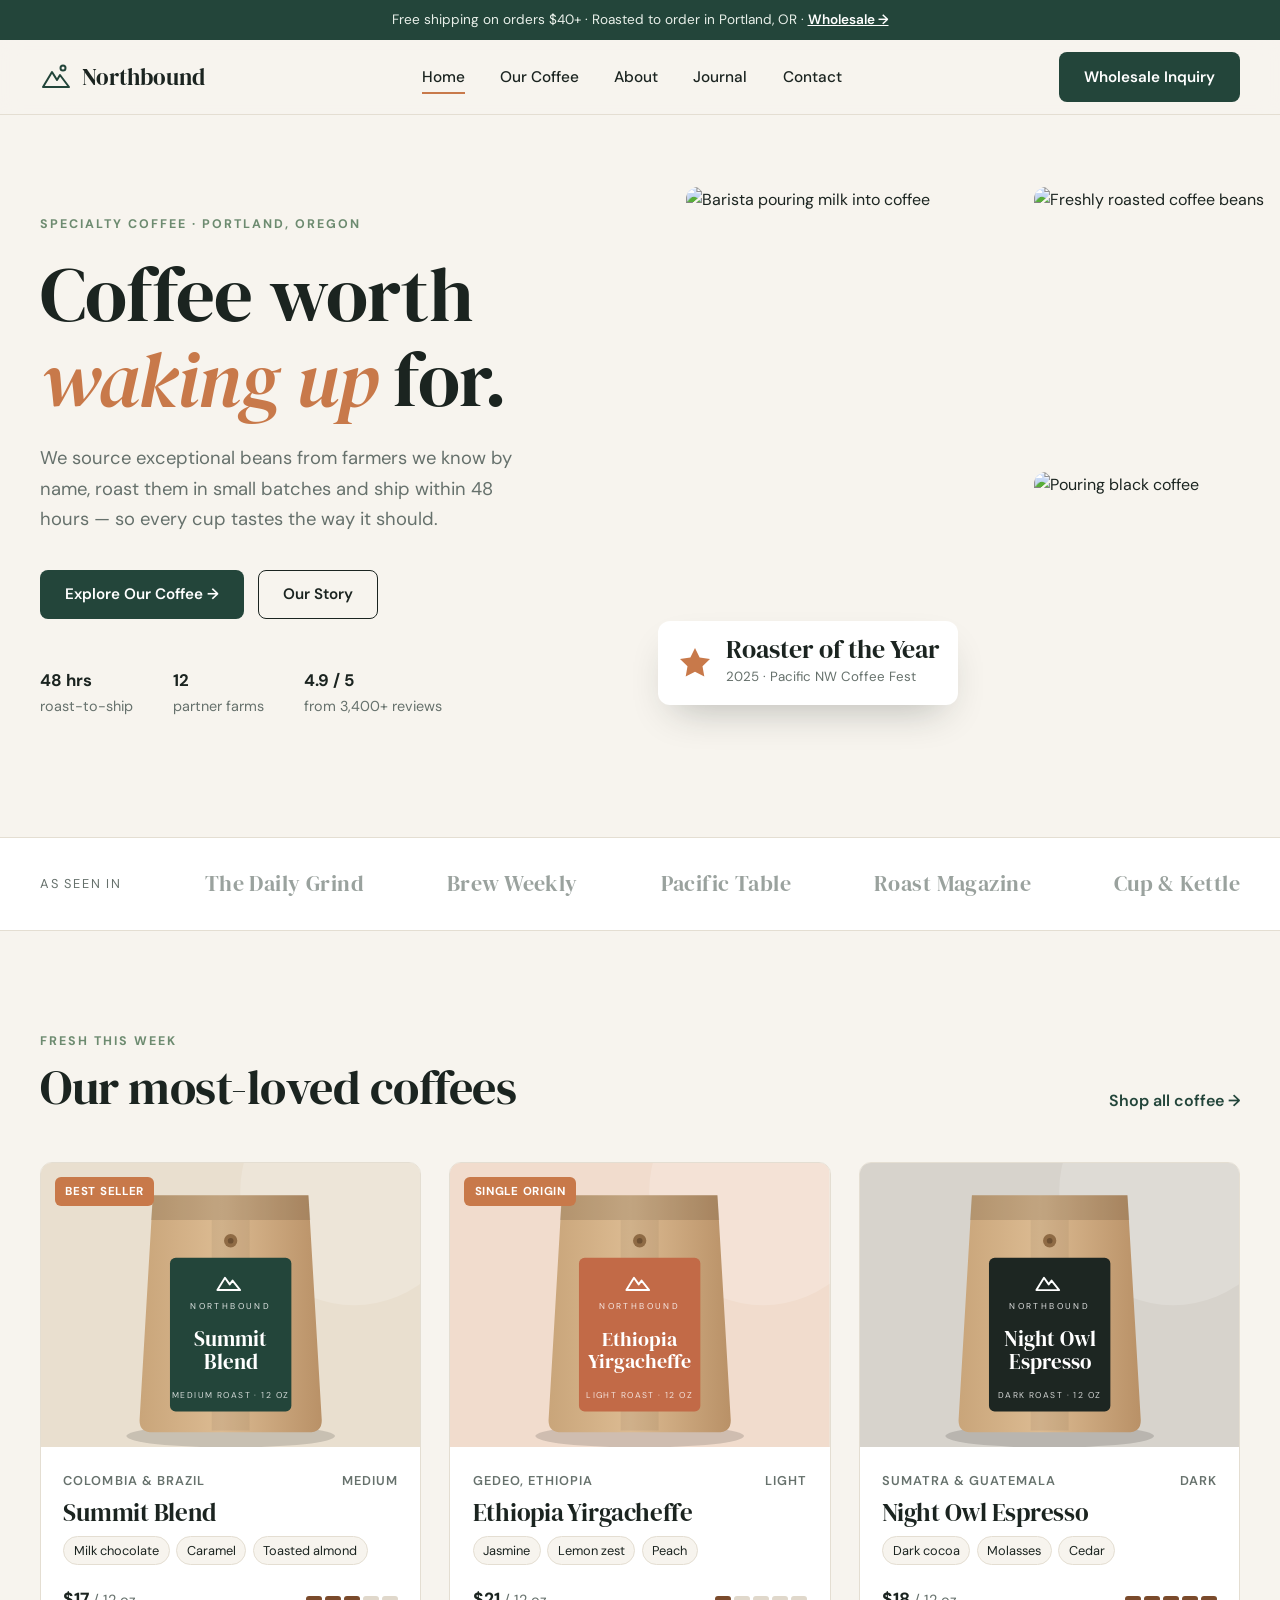
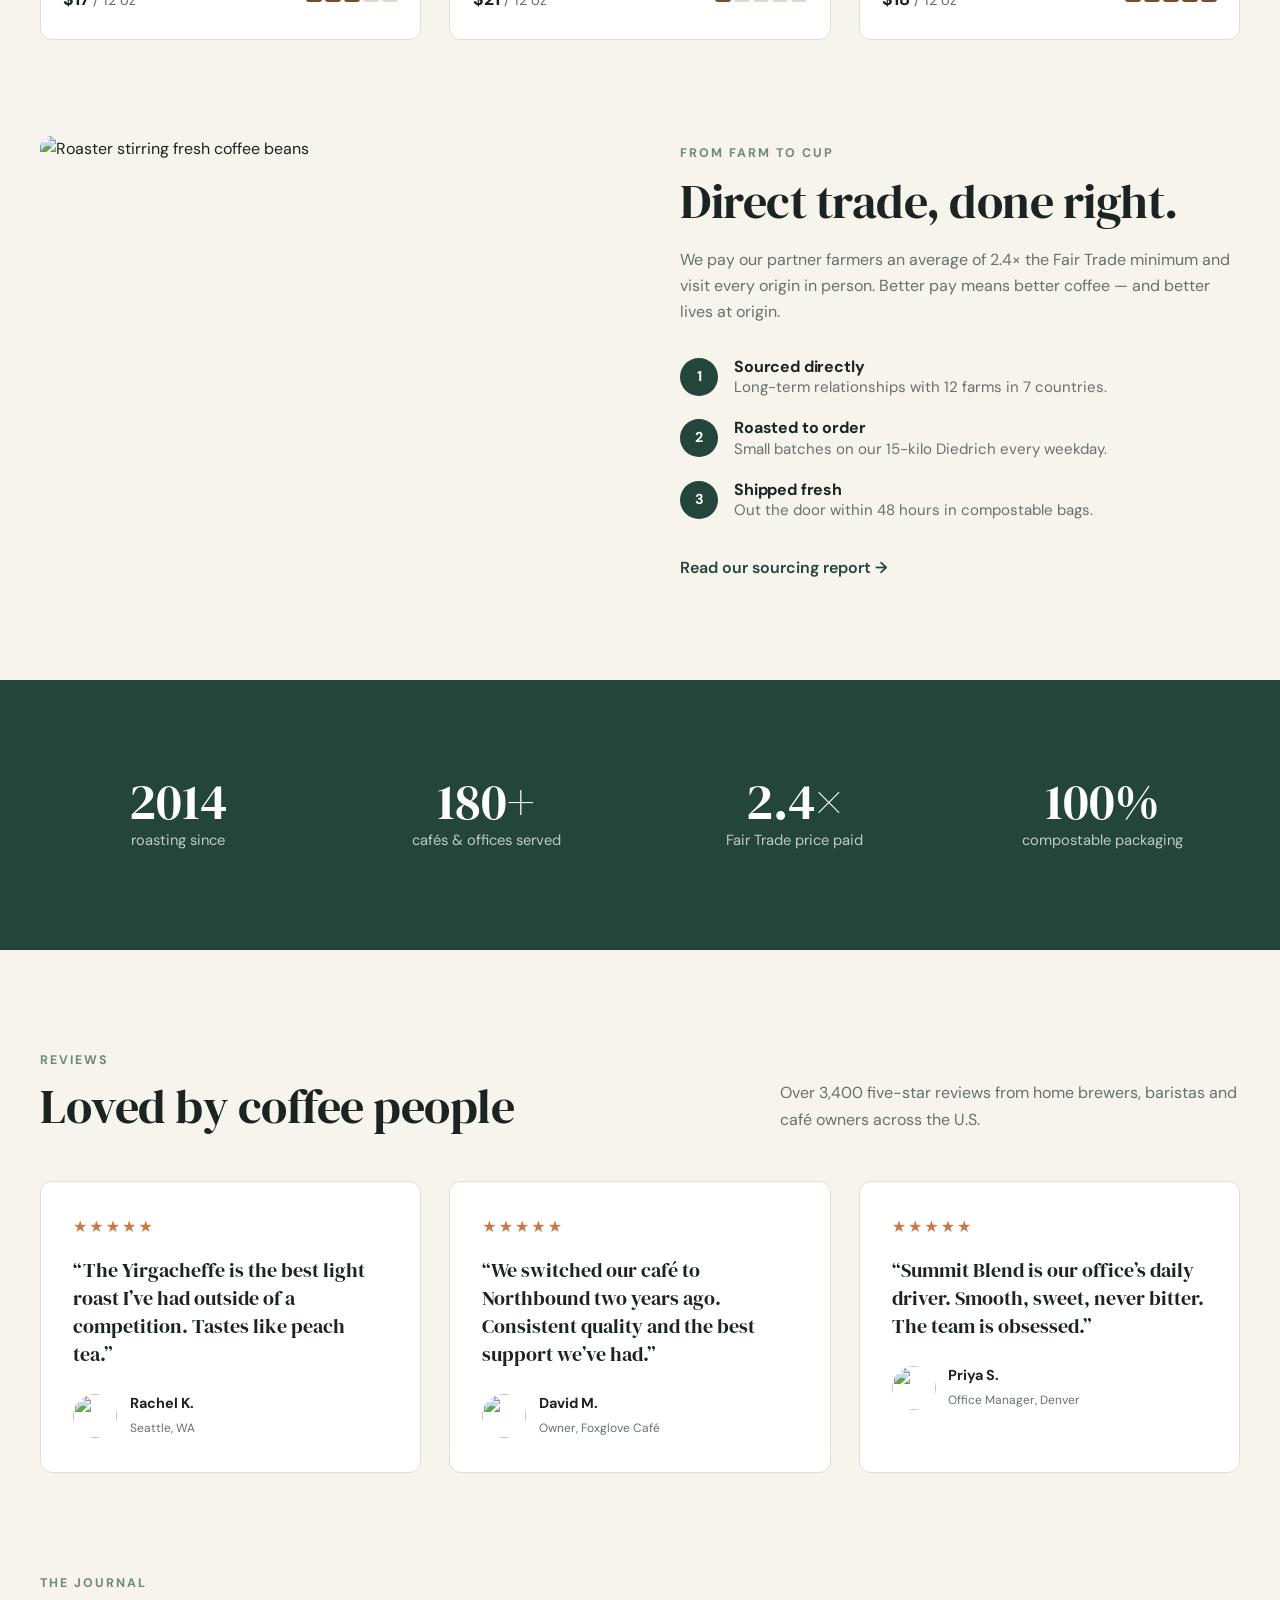
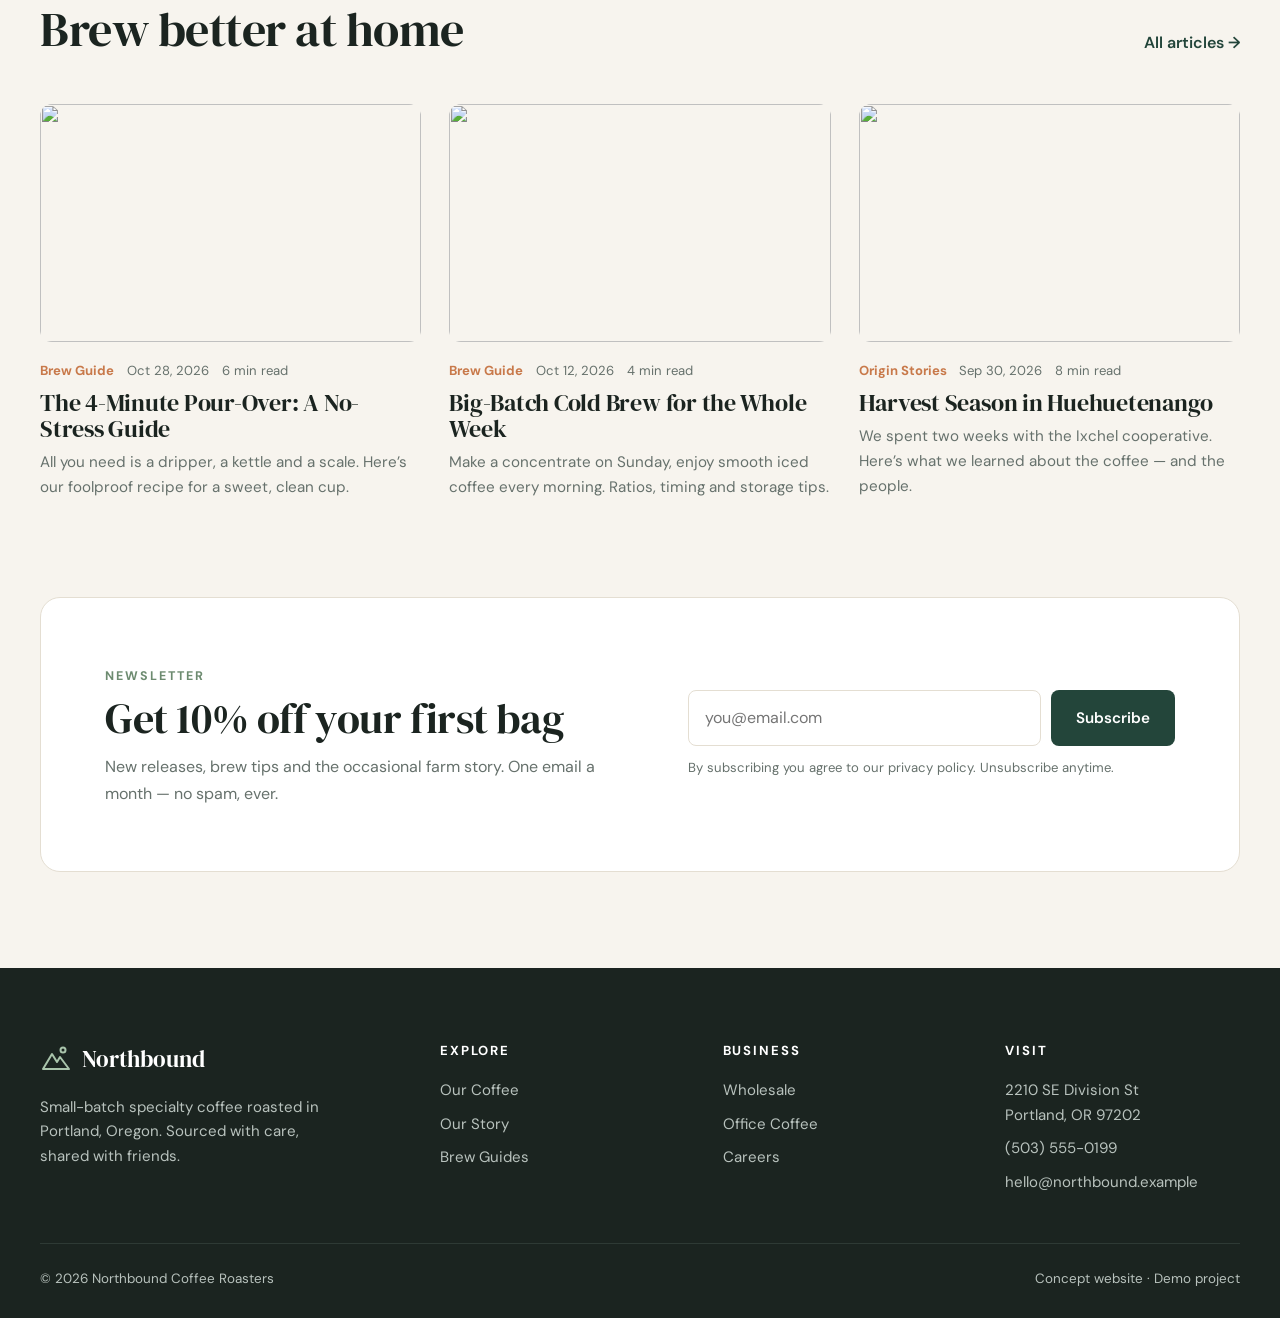
==== index.html @ 09e82e49 "Initial commit: Northbound Coffee Roasters — multi-page roastery website (Standard package, concept)" ====
<!doctype html>
<html lang="en">
<head>
<meta charset="utf-8">
<meta name="viewport" content="width=device-width, initial-scale=1">
<title>Northbound Coffee Roasters — Small-Batch Coffee from Portland, OR</title>
<meta name="description" content="Specialty coffee roasted to order in Portland, Oregon. Single origins, house blends, brew guides and wholesale for cafés and offices.">
<link rel="preconnect" href="https://fonts.googleapis.com"><link rel="preconnect" href="https://fonts.gstatic.com" crossorigin>
<link href="https://fonts.googleapis.com/css2?family=DM+Sans:opsz,wght@9..40,400;9..40,500;9..40,600;9..40,700&family=DM+Serif+Display:ital@0;1&display=swap" rel="stylesheet">
<link rel="icon" href="data:image/svg+xml,<svg xmlns='http://www.w3.org/2000/svg' viewBox='0 0 32 32'><rect width='32' height='32' rx='8' fill='%2323453a'/><path d='M5 25 13 12l4 6 3-4 7 11z' fill='%23f7f4ee'/></svg>">
<link rel="stylesheet" href="assets/styles.css">
</head>
<body data-page="home">
<div id="header"></div>

<main>
<section class="hero">
  <div class="container hero-grid">
    <div>
      <span class="eyebrow">Specialty Coffee · Portland, Oregon</span>
      <h1>Coffee worth <i>waking up</i> for.</h1>
      <p class="lead">We source exceptional beans from farmers we know by name, roast them in small batches and ship within 48 hours — so every cup tastes the way it should.</p>
      <div class="hero-actions">
        <a href="coffee.html" class="btn btn-primary">Explore Our Coffee →</a>
        <a href="about.html" class="btn btn-outline">Our Story</a>
      </div>
      <div class="trust">
        <div><b>48 hrs</b>roast-to-ship</div>
        <div><b>12</b>partner farms</div>
        <div><b>4.9 / 5</b>from 3,400+ reviews</div>
      </div>
    </div>
    <div class="hero-visual">
      <img class="tall" src="https://images.unsplash.com/photo-1514066558159-fc8c737ef259?auto=format&fit=crop&w=800&q=80" alt="Barista pouring milk into coffee">
      <img class="sq" src="https://images.unsplash.com/photo-1773118360501-00f979fd9322?auto=format&fit=crop&w=600&q=80" alt="Freshly roasted coffee beans">
      <img class="sq" src="https://images.unsplash.com/photo-1522012188892-24beb302783d?auto=format&fit=crop&w=600&q=80" alt="Pouring black coffee">
      <div class="hero-chip">
        <svg width="36" height="36" viewBox="0 0 24 24" fill="#c8794a"><path d="m12 2 3.1 6.3 6.9 1-5 4.9 1.2 6.8L12 17.8 5.8 21l1.2-6.8-5-4.9 6.9-1z"/></svg>
        <div><strong>Roaster of the Year</strong><small>2025 · Pacific NW Coffee Fest</small></div>
      </div>
    </div>
  </div>
</section>

<div class="press">
  <div class="container">
    <small>As seen in</small>
    <span>The Daily Grind</span><span>Brew Weekly</span><span>Pacific Table</span><span>Roast Magazine</span><span>Cup &amp; Kettle</span>
  </div>
</div>

<section>
  <div class="container">
    <div class="section-head reveal">
      <div><span class="eyebrow">Fresh This Week</span><h2>Our most-loved coffees</h2></div>
      <a href="coffee.html" class="link-arrow">Shop all coffee →</a>
    </div>
    <div class="grid-3" id="featured"></div>
  </div>
</section>

<section style="padding-top:0">
  <div class="container split">
    <img class="reveal" src="https://images.unsplash.com/photo-1607681034540-2c46cc71896d?auto=format&fit=crop&w=1000&q=80" alt="Roaster stirring fresh coffee beans" loading="lazy">
    <div class="reveal">
      <span class="eyebrow">From Farm to Cup</span>
      <h2>Direct trade, done right.</h2>
      <p>We pay our partner farmers an average of 2.4× the Fair Trade minimum and visit every origin in person. Better pay means better coffee — and better lives at origin.</p>
      <div class="steps">
        <div class="step"><b>1</b><div><h4>Sourced directly</h4><p>Long-term relationships with 12 farms in 7 countries.</p></div></div>
        <div class="step"><b>2</b><div><h4>Roasted to order</h4><p>Small batches on our 15-kilo Diedrich every weekday.</p></div></div>
        <div class="step"><b>3</b><div><h4>Shipped fresh</h4><p>Out the door within 48 hours in compostable bags.</p></div></div>
      </div>
      <a href="about.html" class="link-arrow">Read our sourcing report →</a>
    </div>
  </div>
</section>

<section class="band">
  <div class="container stats">
    <div class="reveal"><strong>2014</strong><span>roasting since</span></div>
    <div class="reveal"><strong>180+</strong><span>cafés &amp; offices served</span></div>
    <div class="reveal"><strong>2.4×</strong><span>Fair Trade price paid</span></div>
    <div class="reveal"><strong>100%</strong><span>compostable packaging</span></div>
  </div>
</section>

<section>
  <div class="container">
    <div class="section-head reveal">
      <div><span class="eyebrow">Reviews</span><h2>Loved by coffee people</h2></div>
      <p>Over 3,400 five-star reviews from home brewers, baristas and café owners across the U.S.</p>
    </div>
    <div class="quotes">
      <div class="quote reveal"><div class="stars">★★★★★</div><p>“The Yirgacheffe is the best light roast I’ve had outside of a competition. Tastes like peach tea.”</p><div class="who"><img src="https://images.unsplash.com/photo-1599549192669-6baac5d32432?auto=format&fit=crop&w=120&q=80" alt=""><div><b>Rachel K.</b><small>Seattle, WA</small></div></div></div>
      <div class="quote reveal"><div class="stars">★★★★★</div><p>“We switched our café to Northbound two years ago. Consistent quality and the best support we’ve had.”</p><div class="who"><img src="https://images.unsplash.com/photo-1580644043501-627f569f7e25?auto=format&fit=crop&w=120&q=80" alt=""><div><b>David M.</b><small>Owner, Foxglove Café</small></div></div></div>
      <div class="quote reveal"><div class="stars">★★★★★</div><p>“Summit Blend is our office’s daily driver. Smooth, sweet, never bitter. The team is obsessed.”</p><div class="who"><img src="https://images.unsplash.com/photo-1507914464562-6ff4ac29692f?auto=format&fit=crop&w=120&q=80" alt=""><div><b>Priya S.</b><small>Office Manager, Denver</small></div></div></div>
    </div>
  </div>
</section>

<section style="padding-top:0">
  <div class="container">
    <div class="section-head reveal">
      <div><span class="eyebrow">The Journal</span><h2>Brew better at home</h2></div>
      <a href="journal.html" class="link-arrow">All articles →</a>
    </div>
    <div class="grid-3" id="posts"></div>
  </div>
</section>

<section style="padding-top:0">
  <div class="container">
    <div class="newsletter reveal">
      <div><span class="eyebrow">Newsletter</span><h2>Get 10% off your first bag</h2><p>New releases, brew tips and the occasional farm story. One email a month — no spam, ever.</p></div>
      <form data-newsletter novalidate>
        <div class="inline-form"><input type="email" required placeholder="you@email.com" aria-label="Email address"><button class="btn btn-primary">Subscribe</button></div>
        <p class="form-note">By subscribing you agree to our privacy policy. Unsubscribe anytime.</p>
      </form>
    </div>
  </div>
</section>
</main>

<div id="footer"></div>
<script src="assets/data.js"></script>
<script src="assets/main.js"></script>
<script>
document.getElementById('featured').innerHTML = COFFEES.slice(0, 3).map(coffeeCard).join('');
document.getElementById('posts').innerHTML = POSTS.slice(0, 3).map(postCard).join('');
observeReveals();
</script>
</body>
</html>
---- assets/styles.css ----
:root{
  --paper:#f7f4ee; --white:#fff; --ink:#1b2420; --forest:#23453a; --forest-dark:#173129; --moss:#6d8b70; --clay:#c8794a;
  --muted:#66716c; --line:#e4ded2; --radius:12px;
  --serif:'DM Serif Display',Georgia,serif; --sans:'DM Sans',system-ui,-apple-system,Segoe UI,Roboto,sans-serif;
}
*{box-sizing:border-box;margin:0;padding:0}
html{scroll-behavior:smooth}
body{font-family:var(--sans);color:var(--ink);background:var(--paper);line-height:1.65;-webkit-font-smoothing:antialiased}
img{max-width:100%;display:block}
a{color:inherit}
.container{width:min(1200px,100% - 40px);margin-inline:auto}
h1,h2,h3,h4{font-family:var(--serif);font-weight:400;line-height:1.1;letter-spacing:-.01em}
.eyebrow{display:inline-block;font-size:.78rem;letter-spacing:.16em;text-transform:uppercase;font-weight:700;color:var(--moss)}
.btn{display:inline-flex;align-items:center;justify-content:center;gap:.5rem;padding:.85rem 1.5rem;border-radius:8px;font:600 .95rem var(--sans);text-decoration:none;border:1.5px solid transparent;cursor:pointer;transition:.2s}
.btn-primary{background:var(--forest);color:#fff}.btn-primary:hover{background:var(--forest-dark)}
.btn-outline{border-color:var(--ink);color:var(--ink);background:transparent}.btn-outline:hover{background:var(--ink);color:#fff}
.btn-light{background:#fff;color:var(--forest)}.btn-light:hover{background:var(--paper)}
.link-arrow{font-weight:600;text-decoration:none;color:var(--forest);display:inline-flex;gap:.4rem;align-items:center}
.link-arrow:hover{gap:.7rem}
section{padding:96px 0}
.section-head{display:flex;justify-content:space-between;align-items:end;gap:2rem;margin-bottom:3rem;flex-wrap:wrap}
.section-head h2{font-size:clamp(2rem,4vw,3rem);margin-top:.5rem}
.section-head p{color:var(--muted);max-width:460px}

/* announcement + header */
.announce{background:var(--forest);color:#e8efe9;text-align:center;font-size:.85rem;padding:.55rem 1rem}
.announce a{color:#fff;font-weight:600}
.site-header{position:sticky;top:0;z-index:40;background:rgba(247,244,238,.92);backdrop-filter:blur(10px);border-bottom:1px solid var(--line)}
.nav{display:flex;align-items:center;justify-content:space-between;height:74px;gap:1.5rem}
.logo{display:flex;align-items:center;gap:.6rem;text-decoration:none;font-family:var(--serif);font-size:1.45rem}
.logo svg{width:32px;height:32px;color:var(--forest)}
.nav-links{display:flex;gap:2.2rem;list-style:none}
.nav-links a{text-decoration:none;font-weight:500;font-size:.96rem;padding:.3rem 0;border-bottom:2px solid transparent}
.nav-links a:hover,.nav-links a.active{border-color:var(--clay)}
.nav-cta{display:flex;align-items:center;gap:1rem}
.burger{display:none;background:none;border:0;cursor:pointer;padding:.4rem}

/* hero */
.hero{padding:72px 0 96px}
.hero-grid{display:grid;grid-template-columns:1.05fr 1fr;gap:4rem;align-items:center}
.hero h1{font-size:clamp(2.8rem,6vw,5rem);margin:1rem 0 1.4rem}
.hero h1 i{color:var(--clay)}
.hero p.lead{font-size:1.15rem;color:var(--muted);max-width:500px;margin-bottom:2.2rem}
.hero-actions{display:flex;gap:.9rem;flex-wrap:wrap}
.hero-visual{position:relative;display:grid;grid-template-columns:1fr 1fr;gap:16px}
.hero-visual img{border-radius:var(--radius);object-fit:cover;width:100%;height:100%}
.hero-visual .tall{grid-row:span 2;aspect-ratio:3/5}
.hero-visual .sq{aspect-ratio:1}
.hero-chip{position:absolute;left:-28px;bottom:36px;background:#fff;border-radius:var(--radius);padding:1rem 1.2rem;display:flex;gap:.8rem;align-items:center;box-shadow:0 18px 40px -16px rgba(27,36,32,.3)}
.hero-chip strong{font-family:var(--serif);font-size:1.6rem;font-weight:400;display:block;line-height:1}
.hero-chip small{color:var(--muted)}
.trust{display:flex;gap:2.5rem;margin-top:3rem;flex-wrap:wrap;color:var(--muted);font-size:.9rem}
.trust b{color:var(--ink);font-size:1.05rem;display:block}

/* logos strip */
.press{border-block:1px solid var(--line);padding:28px 0;background:var(--white)}
.press .container{display:flex;justify-content:space-between;align-items:center;flex-wrap:wrap;gap:1.5rem 2.5rem;color:#9aa29e}
.press span{font-family:var(--serif);font-size:1.35rem;letter-spacing:.02em}
.press small{font-size:.8rem;letter-spacing:.14em;text-transform:uppercase;color:var(--muted)}

/* product cards */
.grid-3{display:grid;grid-template-columns:repeat(3,1fr);gap:28px}
.card{background:var(--white);border-radius:var(--radius);overflow:hidden;border:1px solid var(--line);display:flex;flex-direction:column;text-decoration:none;transition:.3s}
.card:hover{transform:translateY(-4px);box-shadow:0 24px 40px -24px rgba(27,36,32,.35)}
.card-img{position:relative;aspect-ratio:4/3;overflow:hidden;background:#ece6db}
.card-img img{width:100%;height:100%;object-fit:cover;transition:transform .6s}
.card:hover .card-img img{transform:scale(1.05)}
.badge{position:absolute;top:14px;left:14px;background:var(--clay);color:#fff;font-size:.72rem;font-weight:700;letter-spacing:.06em;text-transform:uppercase;padding:.3rem .65rem;border-radius:6px}
.card-body{padding:1.4rem 1.4rem 1.6rem;display:flex;flex-direction:column;flex:1}
.card-meta{display:flex;justify-content:space-between;font-size:.8rem;color:var(--muted);text-transform:uppercase;letter-spacing:.08em;font-weight:600}
.card h3{font-size:1.55rem;margin:.5rem 0 .6rem}
.notes{display:flex;flex-wrap:wrap;gap:.4rem;margin-bottom:1.2rem}
.notes span{font-size:.8rem;background:var(--paper);border:1px solid var(--line);padding:.2rem .6rem;border-radius:999px}
.card-foot{margin-top:auto;display:flex;justify-content:space-between;align-items:center}
.price{font-weight:700;font-size:1.1rem}
.roast-meter{display:flex;gap:3px}
.roast-meter i{width:16px;height:6px;border-radius:3px;background:#e0d8cb}
.roast-meter i.on{background:#7a4a2b}

/* split feature */
.split{display:grid;grid-template-columns:1fr 1fr;gap:5rem;align-items:center}
.split img{border-radius:var(--radius);aspect-ratio:5/4;object-fit:cover;width:100%}
.split h2{font-size:clamp(2rem,4vw,3rem);margin:.6rem 0 1.2rem}
.split p{color:var(--muted);margin-bottom:1rem}
.steps{display:grid;gap:1.2rem;margin:2rem 0}
.step{display:flex;gap:1rem}
.step b{flex:none;width:38px;height:38px;border-radius:50%;background:var(--forest);color:#fff;display:grid;place-items:center;font-size:.9rem}
.step h4{font-family:var(--sans);font-weight:700;font-size:1rem}
.step p{margin:0;font-size:.94rem}

/* dark band */
.band{background:var(--forest);color:#e7eee9}
.band .eyebrow{color:#a9c4ab}
.stats{display:grid;grid-template-columns:repeat(4,1fr);gap:2rem;text-align:center}
.stats strong{font-family:var(--serif);font-weight:400;font-size:3.2rem;color:#fff;display:block;line-height:1}
.stats span{font-size:.92rem;opacity:.8}

/* testimonials */
.quotes{display:grid;grid-template-columns:repeat(3,1fr);gap:28px}
.quote{background:var(--white);border:1px solid var(--line);border-radius:var(--radius);padding:2rem}
.quote p{font-family:var(--serif);font-size:1.25rem;line-height:1.4;margin:1rem 0 1.5rem}
.quote .who{display:flex;align-items:center;gap:.8rem;font-size:.9rem}
.quote .who b{display:block}
.quote .who small{color:var(--muted)}
.quote img{width:44px;height:44px;border-radius:50%;object-fit:cover}
.stars{color:var(--clay);letter-spacing:2px}

/* newsletter */
.newsletter{background:var(--white);border-radius:20px;padding:4rem;display:grid;grid-template-columns:1.1fr 1fr;gap:3rem;align-items:center;border:1px solid var(--line)}
.newsletter h2{font-size:clamp(1.8rem,3.5vw,2.6rem);margin:.5rem 0 .8rem}
.newsletter p{color:var(--muted)}
.inline-form{display:flex;gap:.6rem}
.inline-form input{flex:1}
.form-note{font-size:.82rem;color:var(--muted);margin-top:.7rem}

/* forms */
input,select,textarea{width:100%;padding:.85rem 1rem;border:1px solid var(--line);border-radius:8px;font:inherit;background:#fff;color:var(--ink)}
input:focus,select:focus,textarea:focus{outline:2px solid var(--moss);border-color:transparent}
label{font-size:.85rem;font-weight:600;display:block;margin-bottom:.35rem}
.form-grid{display:grid;grid-template-columns:1fr 1fr;gap:1.1rem}
.form-grid .full{grid-column:1/-1}
.invalid{border-color:#c0392b!important}

/* page hero */
.page-hero{padding:72px 0 40px}
.page-hero h1{font-size:clamp(2.6rem,5.5vw,4.4rem);margin:.6rem 0 1rem}
.page-hero p{color:var(--muted);max-width:620px;font-size:1.1rem}
.crumbs{font-size:.85rem;color:var(--muted);margin-bottom:1.5rem}
.crumbs a{text-decoration:none}.crumbs a:hover{color:var(--forest)}

/* filters */
.filters{display:flex;gap:.6rem;flex-wrap:wrap;margin-bottom:2.5rem;align-items:center}
.chip{border:1px solid var(--line);background:#fff;padding:.55rem 1.1rem;border-radius:999px;cursor:pointer;font:500 .92rem var(--sans);transition:.2s;color:var(--ink)}
.chip.active,.chip:hover{background:var(--forest);color:#fff;border-color:var(--forest)}
.filters .count{margin-left:auto;color:var(--muted);font-size:.9rem}

/* product page */
.product{display:grid;grid-template-columns:1.1fr 1fr;gap:4rem;padding:40px 0 96px}
.gallery-main{border-radius:var(--radius);overflow:hidden;aspect-ratio:1;background:#ece6db}
.gallery-main img{width:100%;height:100%;object-fit:cover}
.thumbs{display:grid;grid-template-columns:repeat(4,1fr);gap:12px;margin-top:12px}
.thumbs button{border:2px solid transparent;border-radius:8px;overflow:hidden;cursor:pointer;padding:0;aspect-ratio:1;background:none}
.thumbs button.active{border-color:var(--forest)}
.thumbs img{width:100%;height:100%;object-fit:cover}
.product h1{font-size:clamp(2.4rem,4.5vw,3.6rem);margin:.5rem 0 .8rem}
.product .lead{color:var(--muted);font-size:1.08rem;margin-bottom:1.6rem}
.specs{display:grid;grid-template-columns:1fr 1fr;border:1px solid var(--line);border-radius:var(--radius);overflow:hidden;margin:1.6rem 0}
.specs div{padding:1rem 1.2rem;background:#fff}
.specs div:nth-child(odd){border-right:1px solid var(--line)}
.specs div:nth-child(-n+2){border-bottom:1px solid var(--line)}
.specs small{display:block;color:var(--muted);font-size:.75rem;text-transform:uppercase;letter-spacing:.1em;font-weight:700}
.where{background:#fff;border:1px solid var(--line);border-radius:var(--radius);padding:1.5rem;margin-top:1.5rem}
.where h4{font-family:var(--sans);font-weight:700;margin-bottom:.6rem}
.where ul{list-style:none;display:grid;gap:.45rem;font-size:.95rem;color:var(--muted)}
.where li::before{content:"●";color:var(--moss);margin-right:.6rem;font-size:.7rem}

/* accordion */
.faq{max-width:820px}
.faq details{border-bottom:1px solid var(--line);padding:1.2rem 0}
.faq summary{cursor:pointer;font-weight:600;font-size:1.08rem;list-style:none;display:flex;justify-content:space-between;gap:1rem}
.faq summary::after{content:"+";font-size:1.5rem;line-height:1;color:var(--moss);transition:.2s}
.faq details[open] summary::after{transform:rotate(45deg)}
.faq details p{color:var(--muted);margin-top:.8rem}

/* blog */
.post-card{text-decoration:none;display:flex;flex-direction:column}
.post-card .img{aspect-ratio:16/10;border-radius:var(--radius);overflow:hidden;margin-bottom:1.1rem}
.post-card img{width:100%;height:100%;object-fit:cover;transition:.6s}
.post-card:hover img{transform:scale(1.05)}
.post-card .meta{font-size:.82rem;color:var(--muted);display:flex;gap:.8rem}
.post-card .meta b{color:var(--clay)}
.post-card h3{font-size:1.5rem;margin:.5rem 0}
.post-card p{color:var(--muted);font-size:.95rem}
.featured-post{display:grid;grid-template-columns:1.3fr 1fr;gap:3rem;align-items:center;margin-bottom:4rem;text-decoration:none}
.featured-post .img{aspect-ratio:16/10;border-radius:var(--radius);overflow:hidden}
.featured-post img{width:100%;height:100%;object-fit:cover}
.featured-post h2{font-size:clamp(2rem,3.5vw,2.8rem);margin:.6rem 0 1rem}
.featured-post p{color:var(--muted)}

/* team / values */
.values{display:grid;grid-template-columns:repeat(3,1fr);gap:28px}
.value{padding:2rem;background:#fff;border-radius:var(--radius);border:1px solid var(--line)}
.value .ico{width:48px;height:48px;border-radius:12px;background:#e6eee7;color:var(--forest);display:grid;place-items:center;margin-bottom:1.2rem}
.value h3{font-size:1.5rem;margin-bottom:.5rem}
.value p{color:var(--muted);font-size:.95rem}
.team{display:grid;grid-template-columns:repeat(4,1fr);gap:24px}
.member img{aspect-ratio:4/5;object-fit:cover;border-radius:var(--radius);margin-bottom:.9rem;width:100%}
.member h4{font-size:1.3rem}
.member small{color:var(--muted)}
.timeline{border-left:2px solid var(--line);padding-left:2rem;display:grid;gap:2rem;max-width:720px}
.timeline div{position:relative}
.timeline div::before{content:"";position:absolute;left:calc(-2rem - 7px);top:.4rem;width:12px;height:12px;border-radius:50%;background:var(--clay)}
.timeline b{font-family:var(--serif);font-size:1.5rem;font-weight:400;color:var(--forest)}
.timeline p{color:var(--muted)}

/* contact */
.contact-grid{display:grid;grid-template-columns:1fr 1.3fr;gap:4rem;align-items:start}
.loc{background:#fff;border:1px solid var(--line);border-radius:var(--radius);padding:1.5rem;margin-bottom:1rem}
.loc h3{font-size:1.4rem;margin-bottom:.4rem}
.loc p{color:var(--muted);font-size:.95rem}
.form-card{background:#fff;border:1px solid var(--line);border-radius:16px;padding:2.4rem}
.seg{display:inline-flex;background:var(--paper);border-radius:10px;padding:4px;margin-bottom:1.6rem;border:1px solid var(--line)}
.seg button{border:0;background:none;padding:.55rem 1.1rem;border-radius:8px;font:600 .9rem var(--sans);cursor:pointer;color:var(--muted)}
.seg button.active{background:#fff;color:var(--ink);box-shadow:0 1px 3px rgba(0,0,0,.08)}
.success{display:none;text-align:center;padding:2rem 0}
.success h3{font-size:2rem;margin-bottom:.4rem}
.sent .success{display:block}.sent .form-body{display:none}

/* footer */
.site-footer{background:var(--ink);color:#b8c2bd;padding:72px 0 28px;margin-top:0}
.foot-grid{display:grid;grid-template-columns:1.5fr repeat(3,1fr);gap:3rem}
.site-footer .logo{color:#fff;margin-bottom:1rem}
.site-footer .logo svg{color:#a9c4ab}
.site-footer h5{color:#fff;font-size:.82rem;letter-spacing:.14em;text-transform:uppercase;margin-bottom:1rem}
.site-footer ul{list-style:none;display:grid;gap:.55rem;font-size:.94rem}
.site-footer a{text-decoration:none}.site-footer a:hover{color:#fff}
.foot-bottom{border-top:1px solid #2e3a35;margin-top:3rem;padding-top:1.5rem;display:flex;justify-content:space-between;flex-wrap:wrap;gap:1rem;font-size:.84rem}

/* toast & reveal */
.toast{position:fixed;left:50%;bottom:28px;transform:translate(-50%,200%);opacity:0;background:var(--ink);color:#fff;padding:.9rem 1.4rem;border-radius:10px;font-size:.94rem;transition:.35s;z-index:99;box-shadow:0 12px 30px rgba(0,0,0,.25)}
.toast.show{transform:translate(-50%,0);opacity:1}
.reveal{opacity:0;transform:translateY(22px);transition:opacity .7s,transform .7s}
.reveal.in{opacity:1;transform:none}

@media (max-width:960px){
  section{padding:72px 0}
  .nav-links{position:fixed;inset:74px 0 auto 0;flex-direction:column;gap:0;background:var(--paper);border-bottom:1px solid var(--line);padding:.5rem 20px 1.2rem;transform:translateY(-120%);opacity:0;transition:.3s;pointer-events:none}
  .nav-links.open{transform:none;opacity:1;pointer-events:auto}
  .nav-links a{display:block;padding:.9rem 0;border-bottom:1px solid var(--line)}
  .nav-cta .btn{display:none}
  .burger{display:block}
  .hero-grid,.split,.newsletter,.product,.contact-grid,.featured-post{grid-template-columns:1fr;gap:2.5rem}
  .hero-chip{left:12px}
  .grid-3,.quotes,.values{grid-template-columns:1fr 1fr}
  .team{grid-template-columns:1fr 1fr}
  .stats{grid-template-columns:1fr 1fr;gap:2.5rem}
  .foot-grid{grid-template-columns:1fr 1fr}
  .newsletter{padding:2.5rem}
}
@media (max-width:620px){
  .grid-3,.quotes,.values{grid-template-columns:1fr}
  .form-grid{grid-template-columns:1fr}
  .inline-form{flex-direction:column}
  .foot-grid{grid-template-columns:1fr}
  .form-card{padding:1.5rem}
  .newsletter{padding:1.8rem}
  .filters .count{margin-left:0;width:100%}
}
.card-img svg{transition:transform .6s}
.card:hover .card-img svg{transform:scale(1.05)}
html,body{overflow-x:clip}
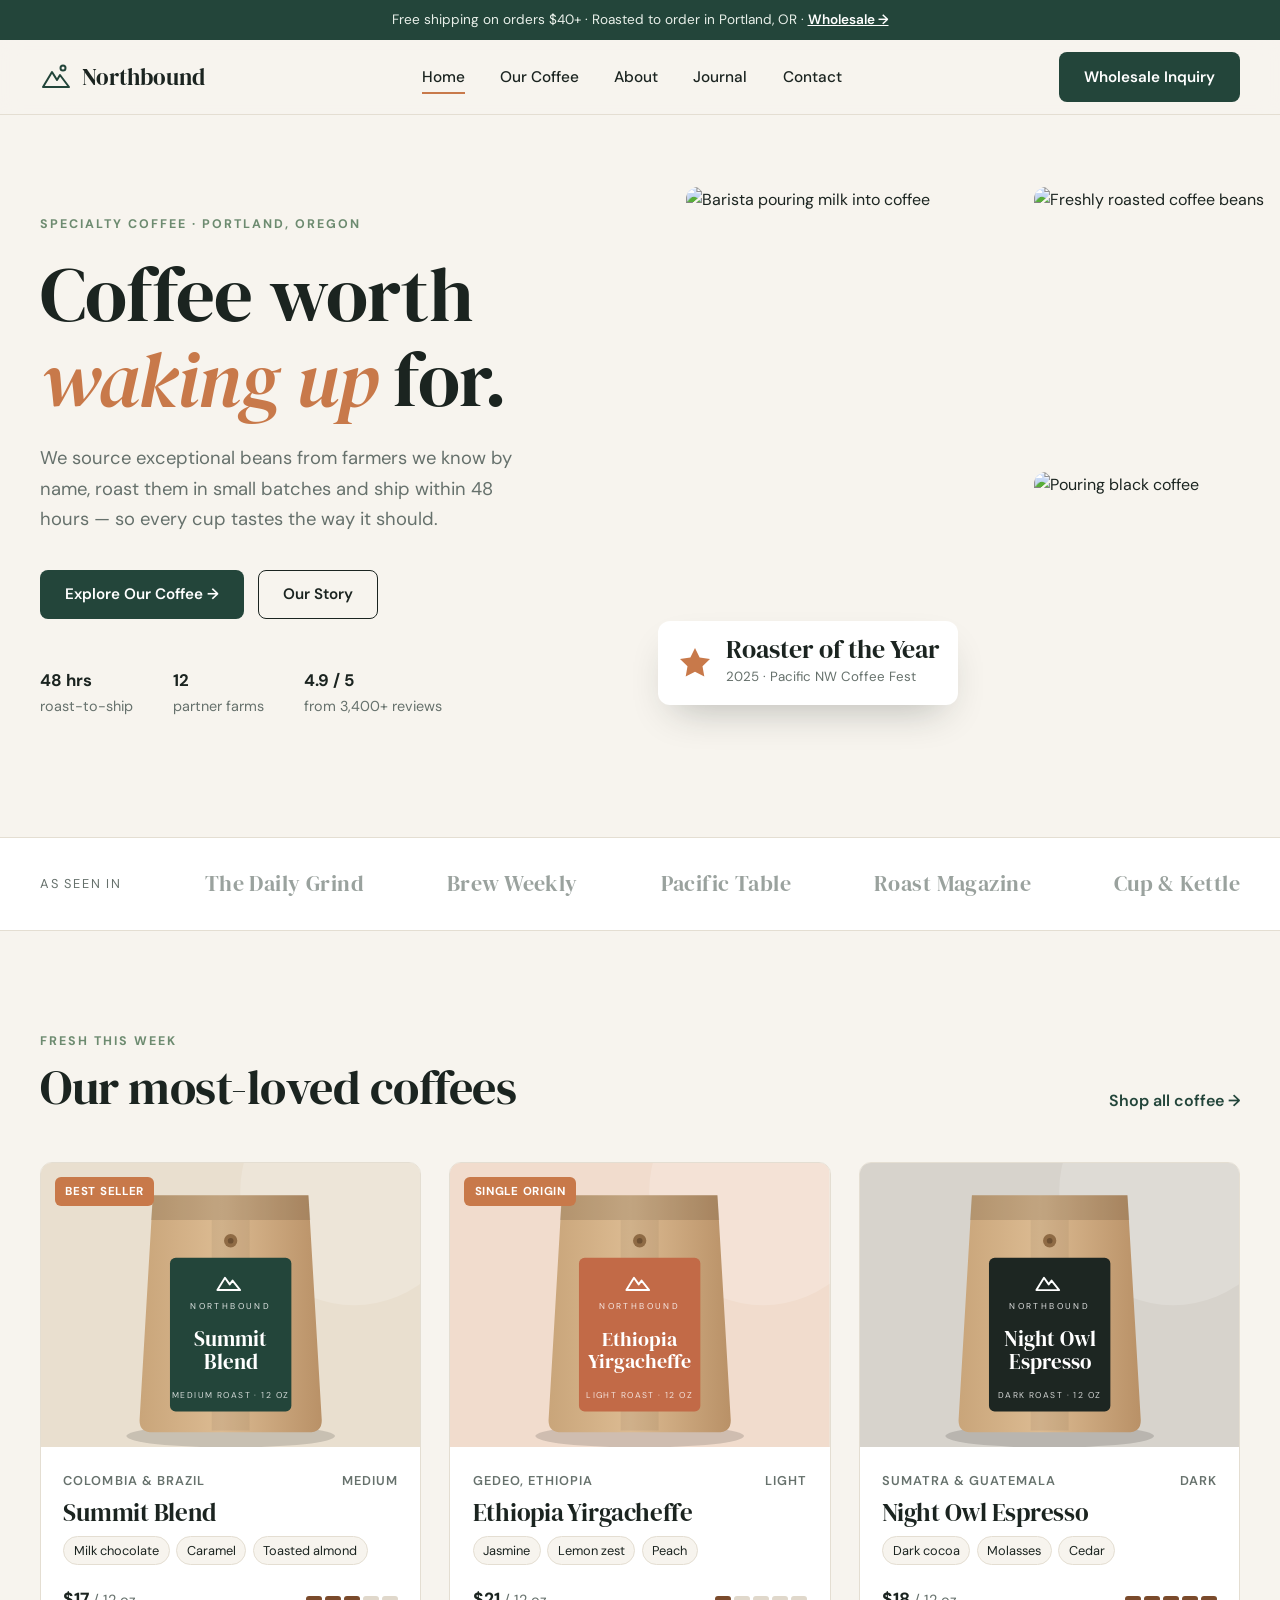
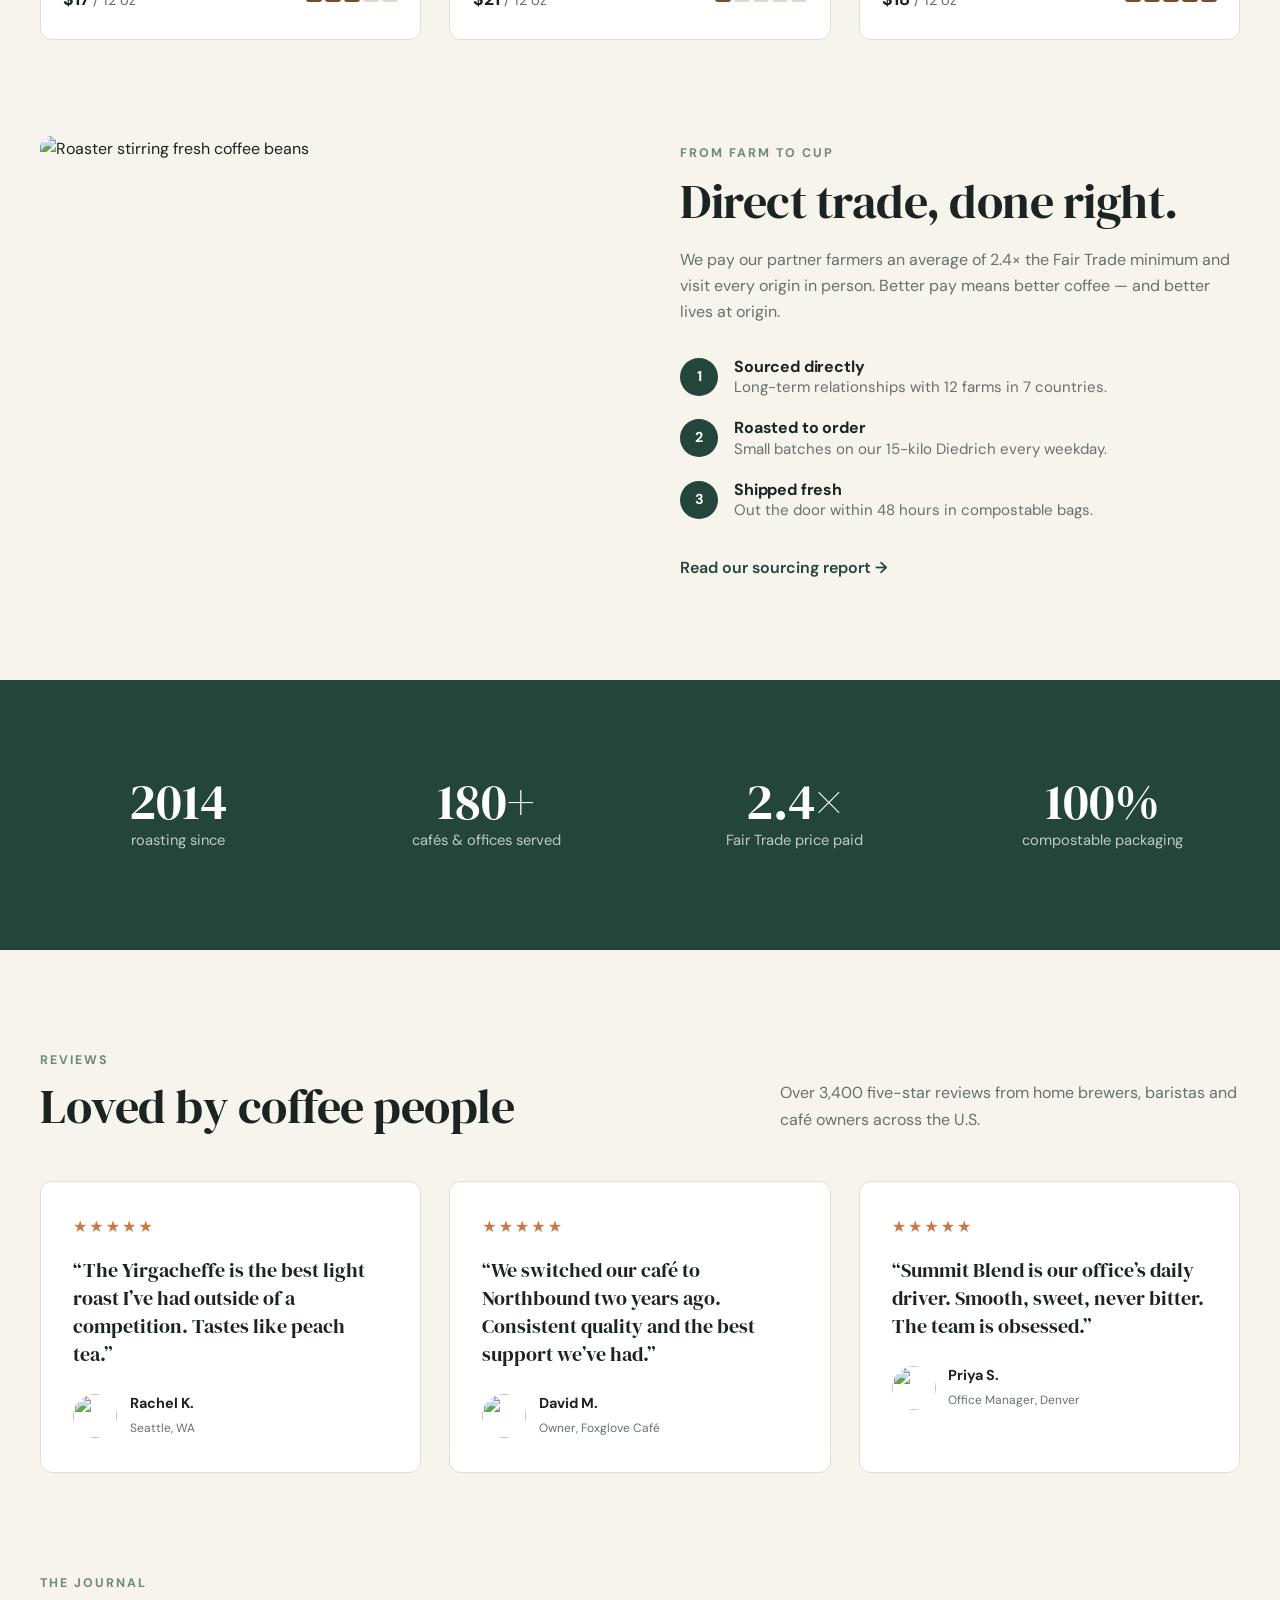
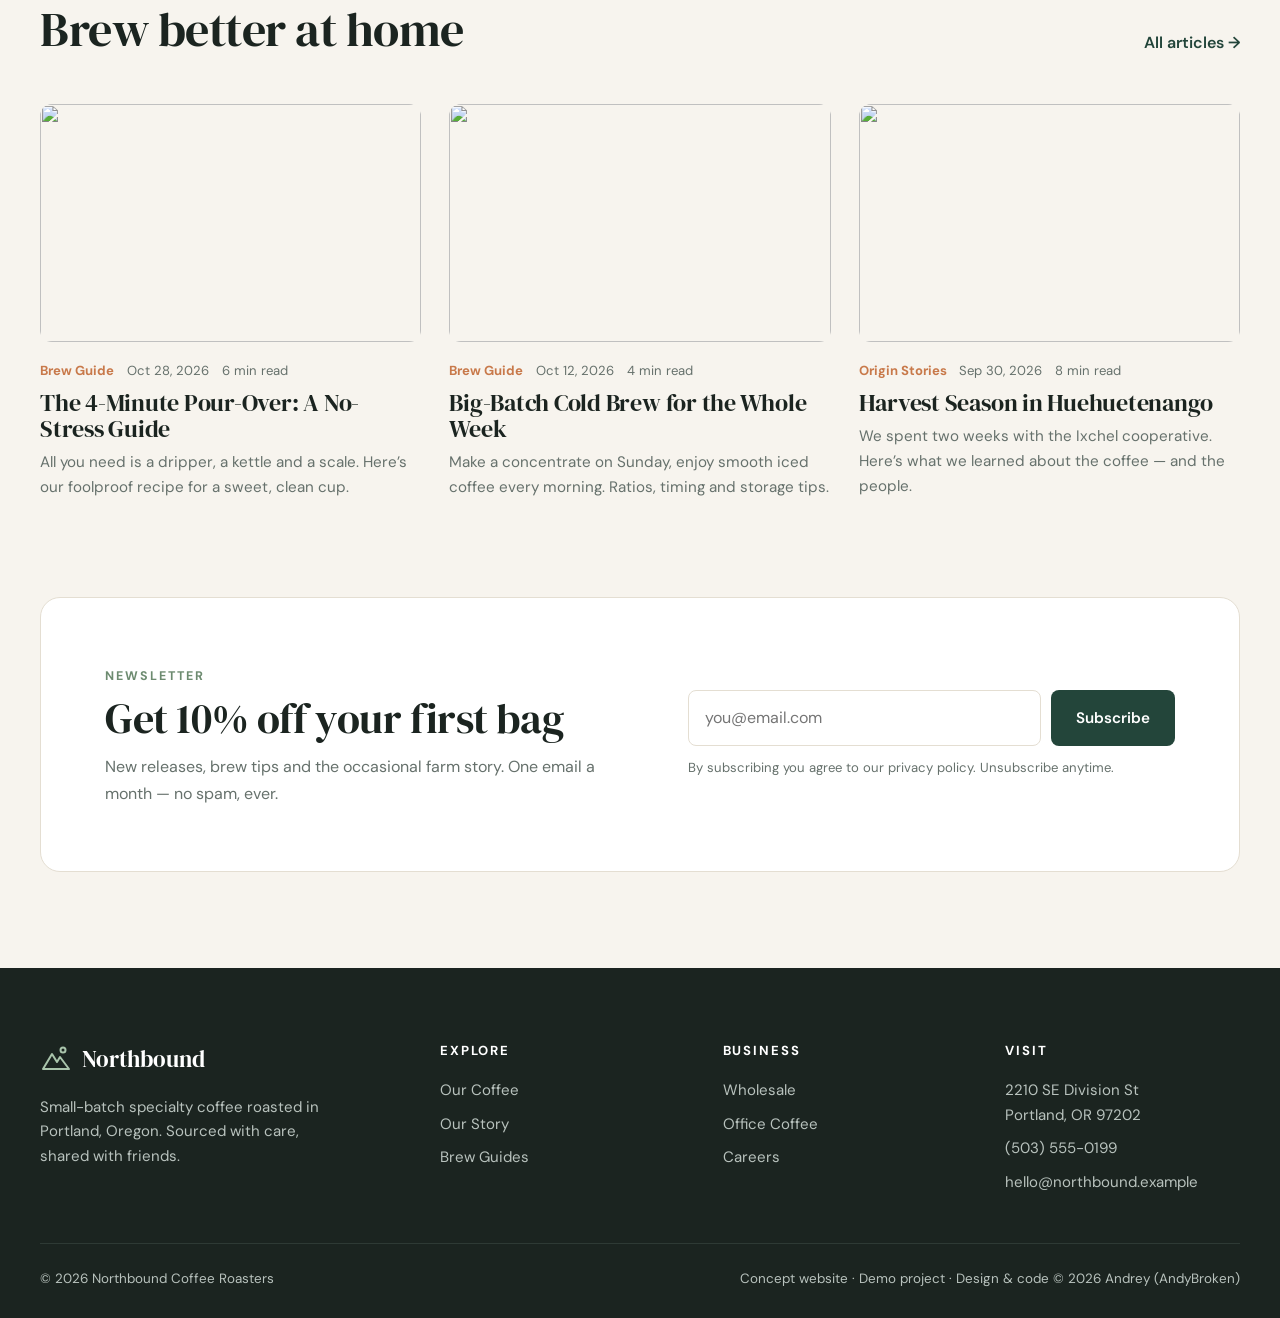
==== commit fe3ae933: "Add copyright notice and all-rights-reserved license" ====
--- a/index.html
+++ b/index.html
@@ -1,4 +1,5 @@
 <!doctype html>
+<!-- © 2026 Andrey (github.com/AndyBroken). All rights reserved. Concept / demo project, see LICENSE. -->
 <html lang="en">
 <head>
 <meta charset="utf-8">
--- a/assets/styles.css
+++ b/assets/styles.css
@@ -1,3 +1,4 @@
+/*! © 2026 Andrey (github.com/AndyBroken). All rights reserved. Concept / demo project, see LICENSE. */
 :root{
   --paper:#f7f4ee; --white:#fff; --ink:#1b2420; --forest:#23453a; --forest-dark:#173129; --moss:#6d8b70; --clay:#c8794a;
   --muted:#66716c; --line:#e4ded2; --radius:12px;
